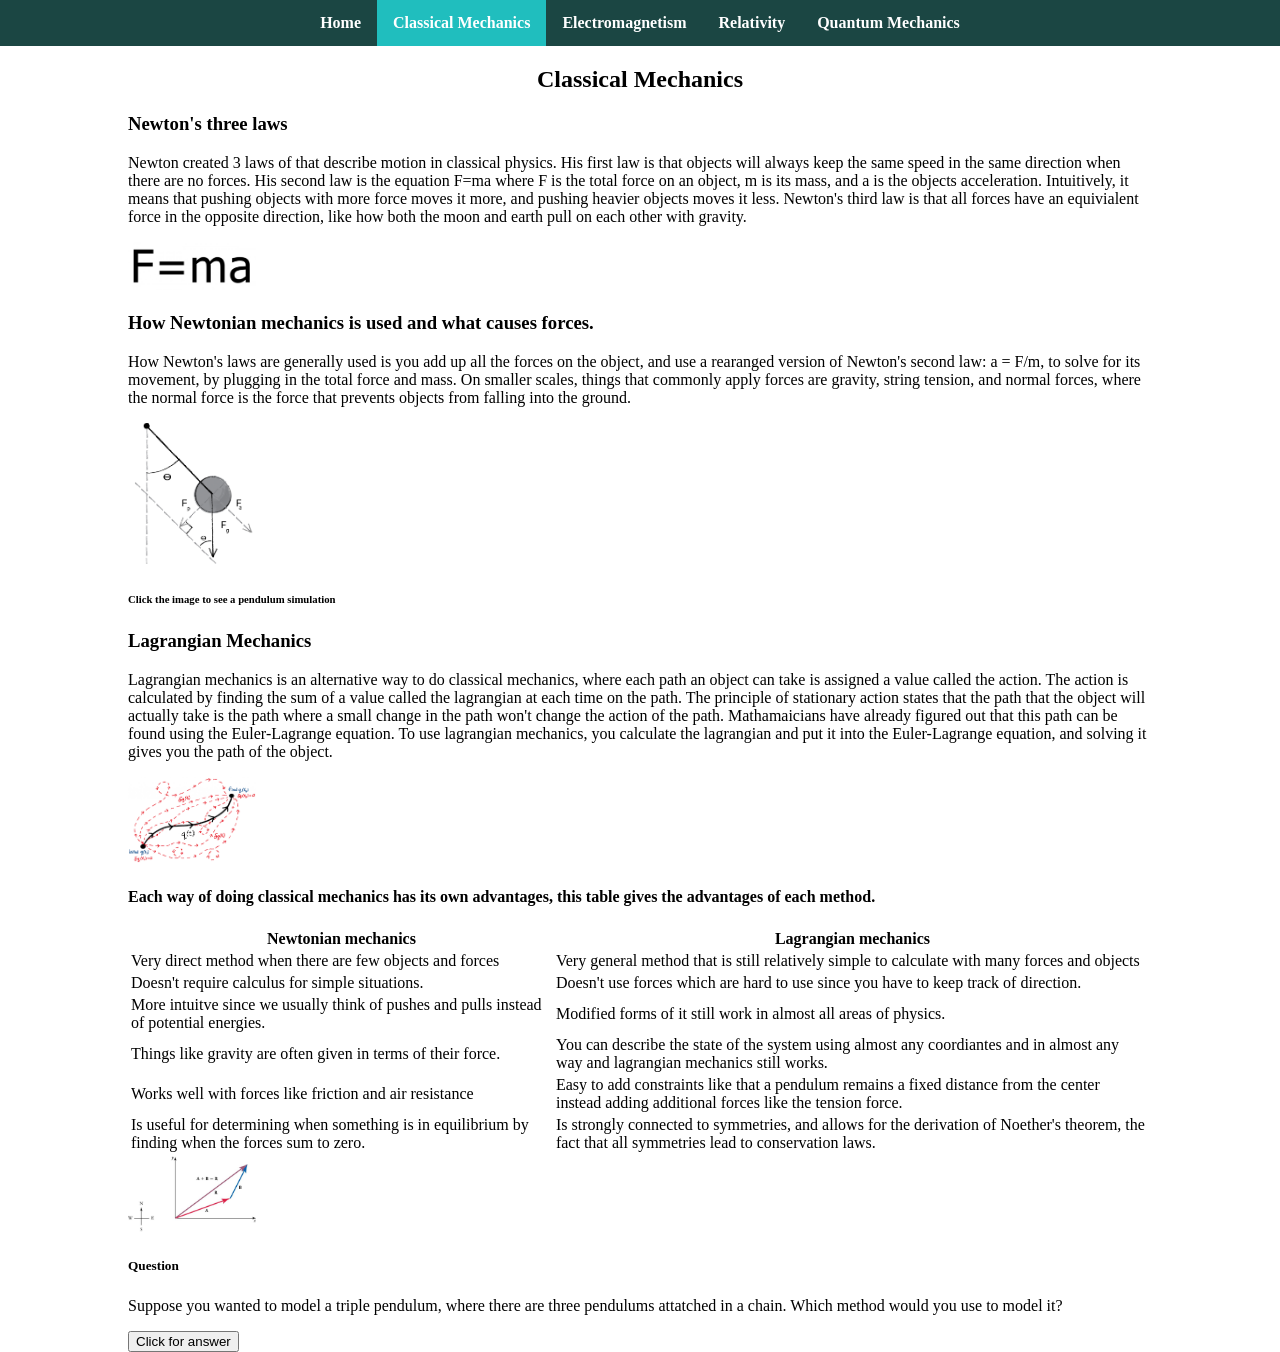
==== classical.html @ 0247c86f "Added navbar" ====
<!DOCTYPE html>
<html>
<head>
    <title>Classical Physics</title>
    <link rel="stylesheet" href="styles.css">
</head>
<body>
    <nav class="navbar">
      <ul>
        <li><a href="index.html">Home</a></li>
        <li><a class="active" href="classical.html">Classical Mechanics</a></li>
        <li><a href="electromagnetism.html">Electromagnetism</a></li>
        <li><a href="relativity.html">Relativity</a></li>
        <li><a href="quantum.html">Quantum Mechanics</a></li>
      </ul>
    </nav>
    <main>
        <h2 class="pagetitle"">Classical Mechanics</h2>
        <h3>Newton's three laws</h3>
        <p>Newton created 3 laws of that describe motion in classical physics. His first law is that objects will always keep the same speed in the same direction when there are no forces. His second law is the equation F=ma where F is the total force on an object, m is its mass, and a is the objects acceleration. Intuitively, it means that pushing objects with more force moves it more, and pushing heavier objects moves it less. Newton's third law is that all forces have an equivialent force in the opposite direction, like how both the moon and earth pull on each other with gravity.</p> 
        <img src="/image/fma.png" alt="F=MA equation" style="width: 128px;">
        <h3>How Newtonian mechanics is used and what causes forces.</h3>
        <p>How Newton's laws are generally used is you add up all the forces on the object, and use a rearanged version of Newton's second law: a = F/m, to solve for its movement, by plugging in the total force and mass. On smaller scales, things that commonly apply forces are gravity, string tension, and normal forces, where the normal force is the force that prevents objects from falling into the ground.</p>
        <a href="https://phet.colorado.edu/sims/html/pendulum-lab/latest/pendulum-lab_all.html"><img src="/image/forcespendulum.png" alt="A pendulum with forces on it" style="width: 128px;"></a>
        <h6>Click the image to see a pendulum simulation</h6>
        <h3>Lagrangian Mechanics</h3>
        <p>Lagrangian mechanics is an alternative way to do classical mechanics, where each path an object can take is assigned a value called the action. The action is calculated by finding the sum of a value called the lagrangian at each time on the path. The principle of stationary action states that the path that the object will actually take is the path where a small change in the path won't change the action of the path. Mathamaicians have already figured out that this path can be found using the Euler-Lagrange equation. To use lagrangian mechanics, you calculate the lagrangian and put it into the Euler-Lagrange equation, and solving it gives you the path of the object.</p>
        <img src="/image/stationary.png" alt="A picture showing many different paths between two points" style="width: 128px;">
        <h4>Each way of doing classical mechanics has its own advantages, this table gives the advantages of each method.</h4>
        <table>
            <tr>
                <th>Newtonian mechanics</th>
                <th>Lagrangian mechanics</th>
            </tr>
            <tr>
                <td>Very direct method when there are few objects and forces</td>
                <td>Very general method that is still relatively simple to calculate with many forces and objects</td>
            </tr>
            <tr>
                <td>Doesn't require calculus for simple situations.</td>
                <td>Doesn't use forces which are hard to use since you have to keep track of direction.</td>
            </tr>
            <tr>
                <td>More intuitve since we usually think of pushes and pulls instead of potential energies.</td>
                <td>Modified forms of it still work in almost all areas of physics.</td>
            </tr>
            <tr>
                <td>Things like gravity are often given in terms of their force. </td>
                <td>You can describe the state of the system using almost any coordiantes and in almost any way and lagrangian mechanics still works.</td>
            </tr>
            <tr>
                <td>Works well with forces like friction and air resistance</td>
                <td>Easy to add constraints like that a pendulum remains a fixed distance from the center instead adding additional forces like the tension force.</td>
            </tr>
            <tr>
                <td>Is useful for determining when something is in equilibrium by finding when the forces sum to zero.</td>
                <td>Is strongly connected to symmetries, and allows for the derivation of Noether's theorem, the fact that all symmetries lead to conservation laws.</td>
            </tr>
        </table>
        <img src="/image/vectoraddition.jpg" alt="A picture showing the addition of two vectors" style="width: 128px;">
        <h5>Question</h5>
        <p>Suppose you wanted to model a triple pendulum, where there are three pendulums attatched in a chain. Which method would you use to model it?</p>
        <input type="button" onclick="alert('Lagrangian mechanics')" value="Click for answer">
    </main>
</body>
</html>
---- styles.css ----
body {
    padding: 0;
    margin: 0;
}

.pagetitle {
    text-align: center;
}

a {
    text-decoration-line: none;
    font-weight: bold;
}

.navbar {
  position: sticky;
  top: 0;
}

.navbar ul{
  list-style-type: none;
  margin: 0;
  padding: 0;
  background-color: #1b4643;
  overflow: hidden;
  display: flex;
  justify-content: center;
}

.navbar li {
    float: left;
}

.navbar a{
    display: block;
    color: white;
    text-align: center;
    padding: 14px 16px;
    text-decoration: none;
}

.navbar a:hover {
  background-color: #111111;
}

.navbar a.active {
    background-color: rgb(32, 190, 190);
}

img {
    width: 100px;
<<<<<<< HEAD
=======
}

.p-with-img{
    float: left; 
    margin-top: 0px;
    width: 500px;
}

main {
    margin-left: 10%;
    margin-right: 10%;
>>>>>>> b48a3d8 (Added navbar)
}
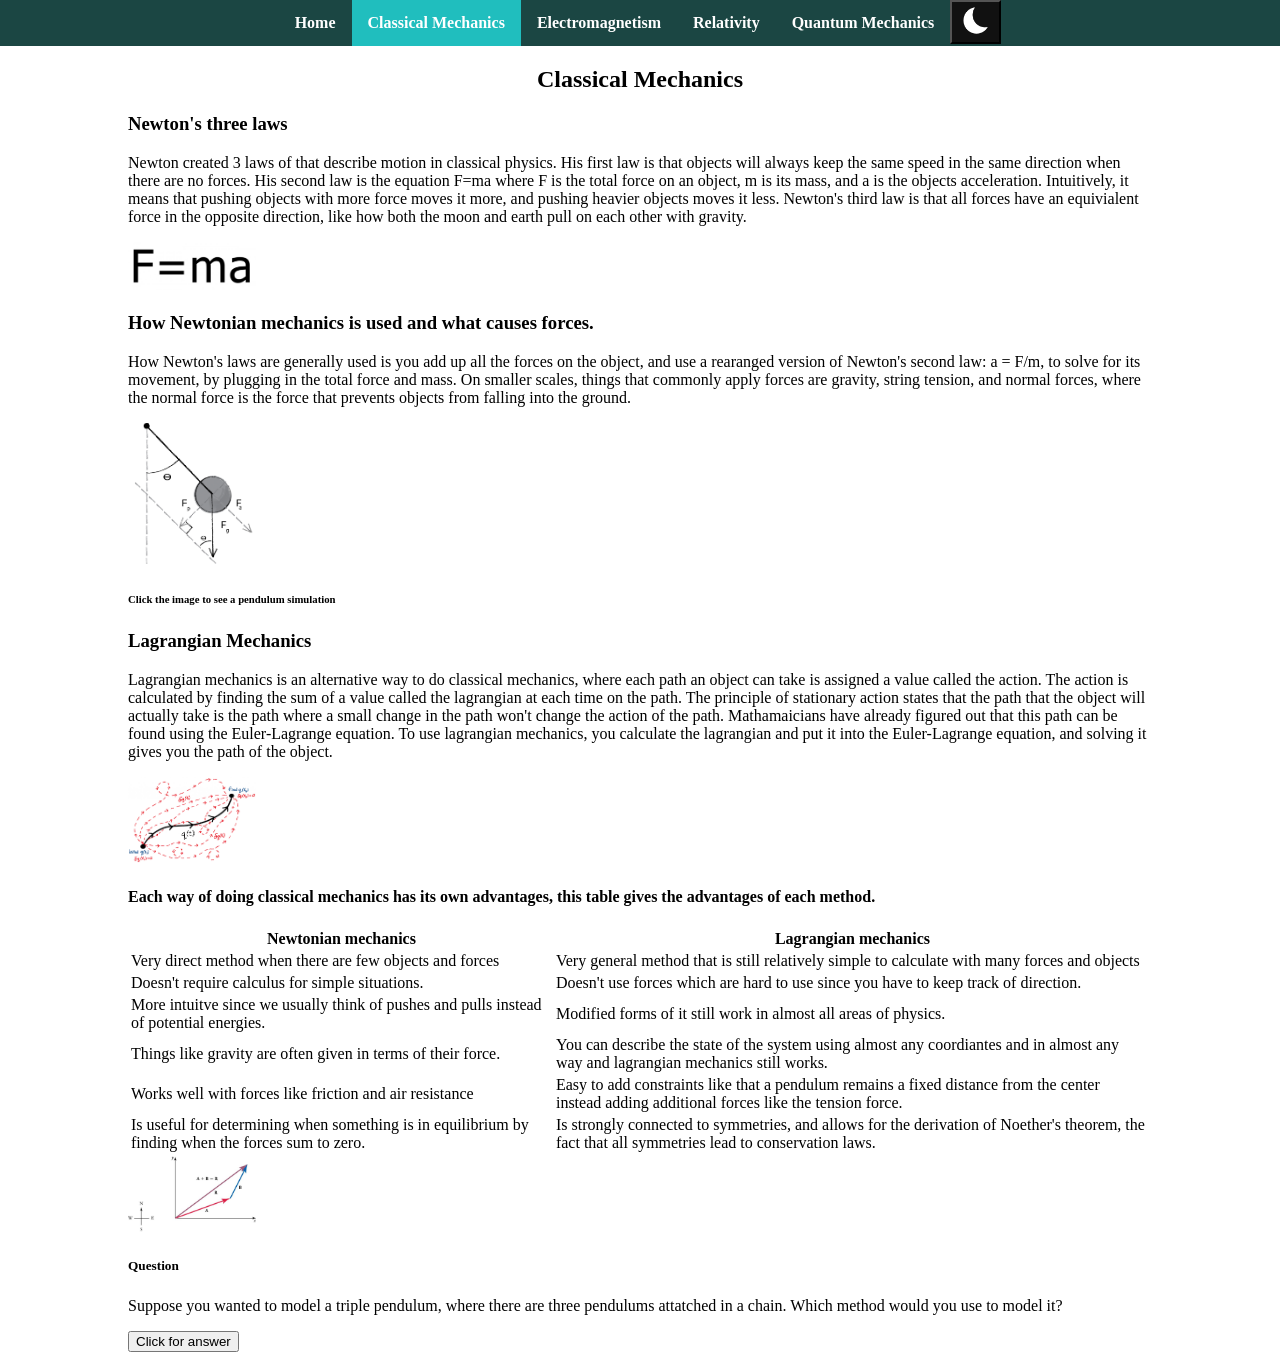
==== commit e8c0f5d1: "Added remaining javascript features" ====
--- a/classical.html
+++ b/classical.html
@@ -3,15 +3,17 @@
 <head>
     <title>Classical Physics</title>
     <link rel="stylesheet" href="styles.css">
+    <script src="script.js"></script>
 </head>
 <body>
-    <nav class="navbar">
+    <nav class="navbar" id="navbar">
       <ul>
         <li><a href="index.html">Home</a></li>
         <li><a class="active" href="classical.html">Classical Mechanics</a></li>
         <li><a href="electromagnetism.html">Electromagnetism</a></li>
         <li><a href="relativity.html">Relativity</a></li>
         <li><a href="quantum.html">Quantum Mechanics</a></li>
+        <li><button type="button" onclick="darkMode()"><img id="darkicon" src="image/moonicon.png" alt="a moon"></button></li>
       </ul>
     </nav>
     <main>
@@ -60,7 +62,8 @@
         <img src="/image/vectoraddition.jpg" alt="A picture showing the addition of two vectors" style="width: 128px;">
         <h5>Question</h5>
         <p>Suppose you wanted to model a triple pendulum, where there are three pendulums attatched in a chain. Which method would you use to model it?</p>
-        <input type="button" onclick="alert('Lagrangian mechanics')" value="Click for answer">
+        <button id="answerButton" type="button" onclick="toggleAnswer()">Click for answer</button>
+        <p style="display: none;" id="answer">Lagrangian mechanics</p>
     </main>
 </body>
 </html>
--- a/styles.css
+++ b/styles.css
@@ -1,6 +1,13 @@
 body {
     padding: 0;
-    margin: 0;
+    margin: 0 0 10px 0;
+    background-color: white;
+    color: black;
+}
+
+.dark-mode {
+    background-color: black;
+    color: white;
 }
 
 .pagetitle {
@@ -10,6 +17,10 @@
 a {
     text-decoration-line: none;
     font-weight: bold;
+}
+
+.dark-mode a{
+    color: #3a8dd6;
 }
 
 .navbar {
@@ -37,6 +48,18 @@
     text-align: center;
     padding: 14px 16px;
     text-decoration: none;
+    transition: 0.4s;
+}
+
+.navbar button {
+    display: block;
+    background-color: #111111;
+}
+
+.navbar img {
+    width: 35px;
+    height: 35px;
+    transition: 0.4s;
 }
 
 .navbar a:hover {
@@ -49,18 +72,53 @@
 
 img {
     width: 100px;
-<<<<<<< HEAD
-=======
 }
 
 .p-with-img{
     float: left; 
     margin-top: 0px;
-    width: 500px;
+    /*width: 500px;*/
 }
 
 main {
     margin-left: 10%;
     margin-right: 10%;
->>>>>>> b48a3d8 (Added navbar)
-}+}
+
+.side-div-left {
+    float: left;
+    margin-right: 20px;
+}
+
+.side-div-right {
+    float: left;
+}
+
+.match-height {
+    height: 320px;
+}
+
+.bordered {
+    border-style: solid;
+    border-color: rgb(0, 54, 105);
+    border-radius: 10px;
+    border-width: 3px;
+}
+
+.container {
+    display: flex;
+    flex-direction: row;
+    flex-wrap: nowrap;
+    justify-content: flex-start;
+}
+
+.container div {
+    max-width: 800px;
+    width: 100%;
+    padding: 10px;
+}
+
+#answerButton {
+    display: inline;
+}
+
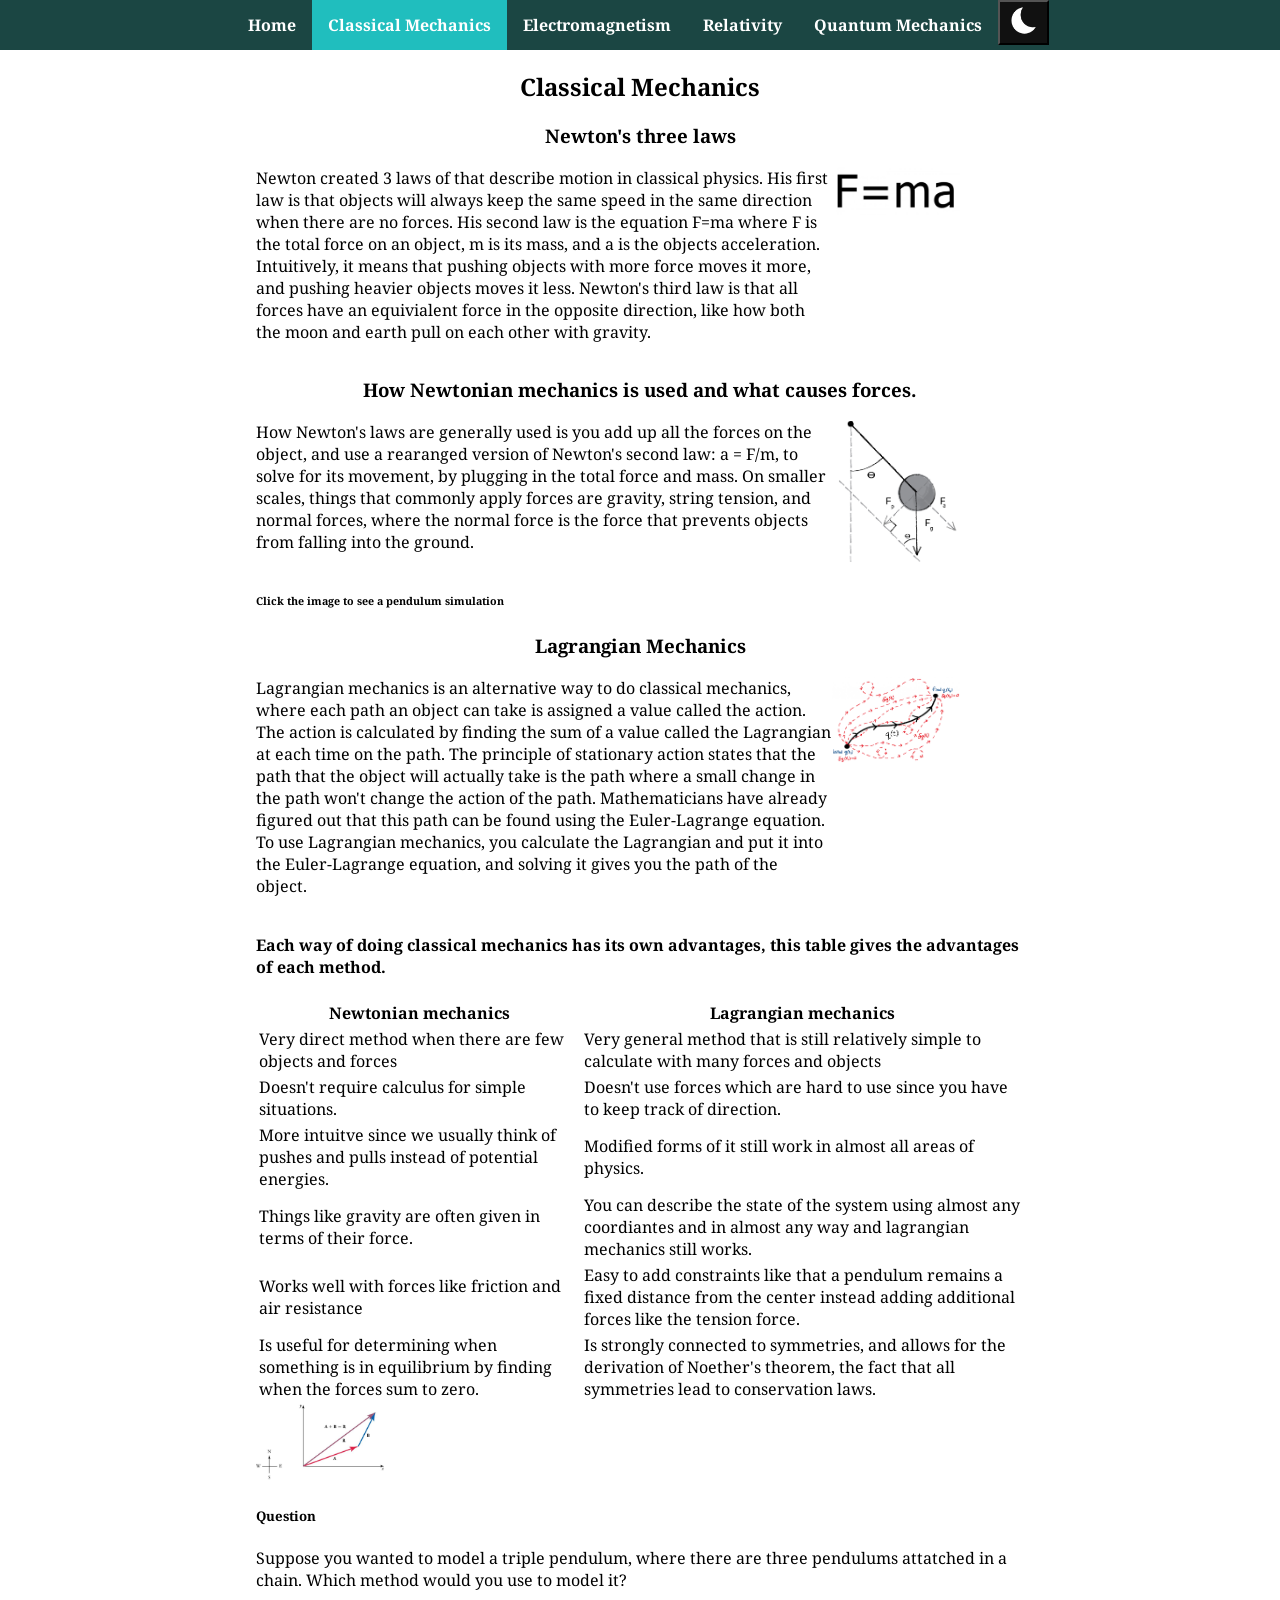
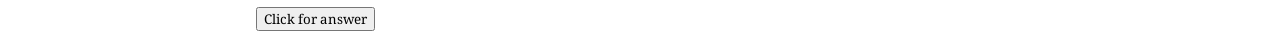
==== commit 50b24c2a: "changed fonts and formatted the classical mechanics page" ====
--- a/classical.html
+++ b/classical.html
@@ -19,15 +19,21 @@
     <main>
         <h2 class="pagetitle"">Classical Mechanics</h2>
         <h3>Newton's three laws</h3>
-        <p>Newton created 3 laws of that describe motion in classical physics. His first law is that objects will always keep the same speed in the same direction when there are no forces. His second law is the equation F=ma where F is the total force on an object, m is its mass, and a is the objects acceleration. Intuitively, it means that pushing objects with more force moves it more, and pushing heavier objects moves it less. Newton's third law is that all forces have an equivialent force in the opposite direction, like how both the moon and earth pull on each other with gravity.</p> 
-        <img src="/image/fma.png" alt="F=MA equation" style="width: 128px;">
+        <div class="p-with-img-container">
+            <p>Newton created 3 laws of that describe motion in classical physics. His first law is that objects will always keep the same speed in the same direction when there are no forces. His second law is the equation F=ma where F is the total force on an object, m is its mass, and a is the objects acceleration. Intuitively, it means that pushing objects with more force moves it more, and pushing heavier objects moves it less. Newton's third law is that all forces have an equivialent force in the opposite direction, like how both the moon and earth pull on each other with gravity.</p> 
+            <img src="/image/fma.png" alt="F=MA equation" style="width: 128px;">
+        </div>
         <h3>How Newtonian mechanics is used and what causes forces.</h3>
-        <p>How Newton's laws are generally used is you add up all the forces on the object, and use a rearanged version of Newton's second law: a = F/m, to solve for its movement, by plugging in the total force and mass. On smaller scales, things that commonly apply forces are gravity, string tension, and normal forces, where the normal force is the force that prevents objects from falling into the ground.</p>
-        <a href="https://phet.colorado.edu/sims/html/pendulum-lab/latest/pendulum-lab_all.html"><img src="/image/forcespendulum.png" alt="A pendulum with forces on it" style="width: 128px;"></a>
+        <div class="p-with-img-container">
+            <p>How Newton's laws are generally used is you add up all the forces on the object, and use a rearanged version of Newton's second law: a = F/m, to solve for its movement, by plugging in the total force and mass. On smaller scales, things that commonly apply forces are gravity, string tension, and normal forces, where the normal force is the force that prevents objects from falling into the ground.</p>
+            <a href="https://phet.colorado.edu/sims/html/pendulum-lab/latest/pendulum-lab_all.html"><img src="/image/forcespendulum.png" alt="A pendulum with forces on it" style="width: 128px;"></a>
+        </div>
         <h6>Click the image to see a pendulum simulation</h6>
         <h3>Lagrangian Mechanics</h3>
-        <p>Lagrangian mechanics is an alternative way to do classical mechanics, where each path an object can take is assigned a value called the action. The action is calculated by finding the sum of a value called the lagrangian at each time on the path. The principle of stationary action states that the path that the object will actually take is the path where a small change in the path won't change the action of the path. Mathamaicians have already figured out that this path can be found using the Euler-Lagrange equation. To use lagrangian mechanics, you calculate the lagrangian and put it into the Euler-Lagrange equation, and solving it gives you the path of the object.</p>
-        <img src="/image/stationary.png" alt="A picture showing many different paths between two points" style="width: 128px;">
+        <div class="p-with-img-container">
+            <p>Lagrangian mechanics is an alternative way to do classical mechanics, where each path an object can take is assigned a value called the action. The action is calculated by finding the sum of a value called the Lagrangian at each time on the path. The principle of stationary action states that the path that the object will actually take is the path where a small change in the path won't change the action of the path. Mathematicians have already figured out that this path can be found using the Euler-Lagrange equation. To use Lagrangian mechanics, you calculate the Lagrangian and put it into the Euler-Lagrange equation, and solving it gives you the path of the object.</p>
+            <img src="/image/stationary.png" alt="A picture showing many different paths between two points" style="width: 128px;">
+        </div>
         <h4>Each way of doing classical mechanics has its own advantages, this table gives the advantages of each method.</h4>
         <table>
             <tr>
--- a/styles.css
+++ b/styles.css
@@ -1,9 +1,17 @@
+@import url('https://fonts.googleapis.com/css2?family=Noto+Serif:ital,wght@0,100..900;1,100..900&display=swap');
+
+
 body {
     padding: 0;
     margin: 0 0 10px 0;
     background-color: white;
     color: black;
 }
+
+* {
+  font-family: "Noto Serif", sans-serif;
+}
+
 
 .dark-mode {
     background-color: black;
@@ -74,15 +82,22 @@
     width: 100px;
 }
 
-.p-with-img{
-    float: left; 
-    margin-top: 0px;
-    /*width: 500px;*/
+.p-with-img-container {
+    display: flex;
+    flex-wrap: nowrap;
+    flex-direction: row;
+    justify-content: flex-start;
+    align-items: flex-start;
+}
+
+.p-with-img-container p {
+    margin-top: 0;
+    width: 75%;
 }
 
 main {
-    margin-left: 10%;
-    margin-right: 10%;
+    margin-left: 20%;
+    margin-right: 20%;
 }
 
 .side-div-left {
@@ -122,3 +137,6 @@
     display: inline;
 }
 
+h3 {
+    text-align: center;
+}
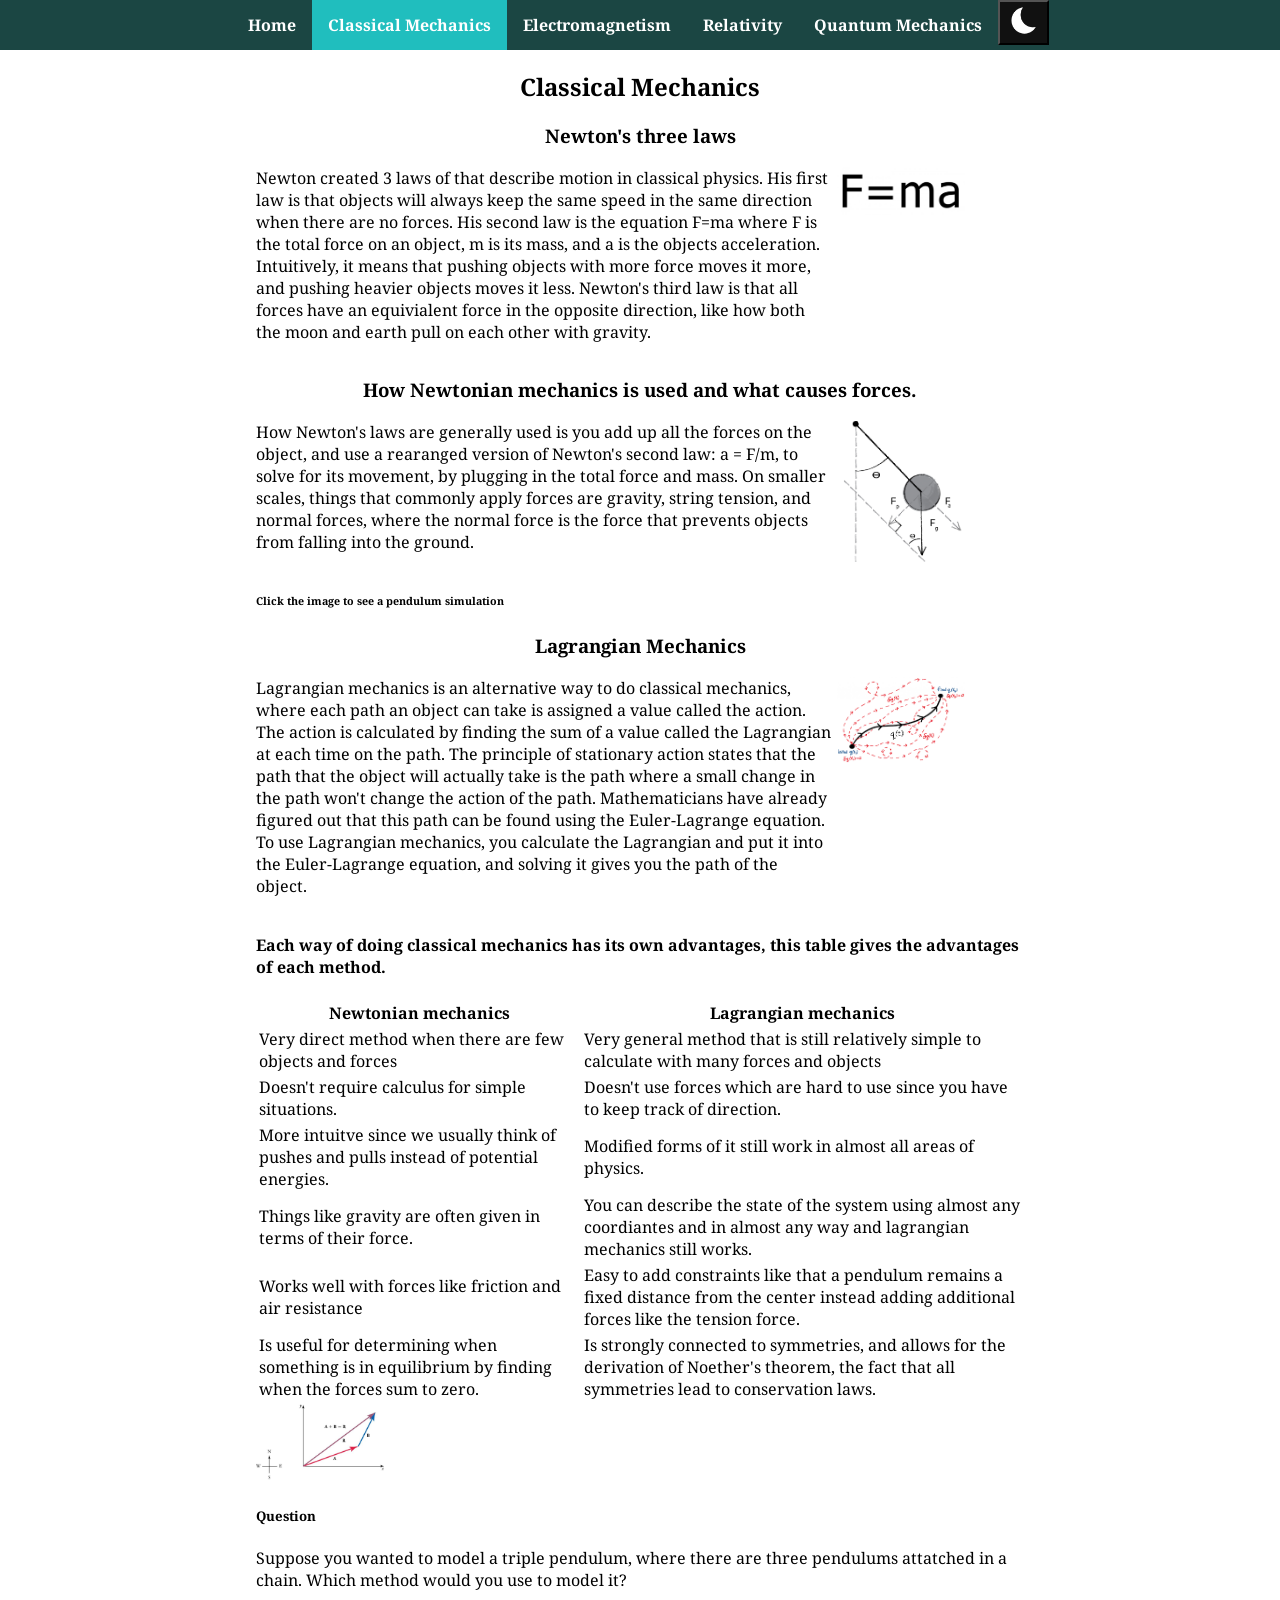
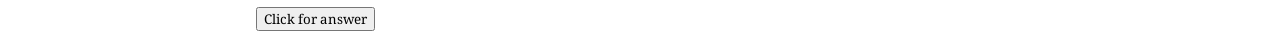
==== commit 4e49ec97: "added more images to my pages" ====
--- a/classical.html
+++ b/classical.html
@@ -21,18 +21,18 @@
         <h3>Newton's three laws</h3>
         <div class="p-with-img-container">
             <p>Newton created 3 laws of that describe motion in classical physics. His first law is that objects will always keep the same speed in the same direction when there are no forces. His second law is the equation F=ma where F is the total force on an object, m is its mass, and a is the objects acceleration. Intuitively, it means that pushing objects with more force moves it more, and pushing heavier objects moves it less. Newton's third law is that all forces have an equivialent force in the opposite direction, like how both the moon and earth pull on each other with gravity.</p> 
-            <img src="/image/fma.png" alt="F=MA equation" style="width: 128px;">
+            <img src="/image/classical/fma.png" alt="F=MA equation" style="width: 128px;">
         </div>
         <h3>How Newtonian mechanics is used and what causes forces.</h3>
         <div class="p-with-img-container">
             <p>How Newton's laws are generally used is you add up all the forces on the object, and use a rearanged version of Newton's second law: a = F/m, to solve for its movement, by plugging in the total force and mass. On smaller scales, things that commonly apply forces are gravity, string tension, and normal forces, where the normal force is the force that prevents objects from falling into the ground.</p>
-            <a href="https://phet.colorado.edu/sims/html/pendulum-lab/latest/pendulum-lab_all.html"><img src="/image/forcespendulum.png" alt="A pendulum with forces on it" style="width: 128px;"></a>
+            <a href="https://phet.colorado.edu/sims/html/pendulum-lab/latest/pendulum-lab_all.html"><img src="/image/classical/forcespendulum.png" alt="A pendulum with forces on it" style="width: 128px;"></a>
         </div>
         <h6>Click the image to see a pendulum simulation</h6>
         <h3>Lagrangian Mechanics</h3>
         <div class="p-with-img-container">
             <p>Lagrangian mechanics is an alternative way to do classical mechanics, where each path an object can take is assigned a value called the action. The action is calculated by finding the sum of a value called the Lagrangian at each time on the path. The principle of stationary action states that the path that the object will actually take is the path where a small change in the path won't change the action of the path. Mathematicians have already figured out that this path can be found using the Euler-Lagrange equation. To use Lagrangian mechanics, you calculate the Lagrangian and put it into the Euler-Lagrange equation, and solving it gives you the path of the object.</p>
-            <img src="/image/stationary.png" alt="A picture showing many different paths between two points" style="width: 128px;">
+            <img src="/image/classical/stationary.png" alt="A picture showing many different paths between two points" style="width: 128px;">
         </div>
         <h4>Each way of doing classical mechanics has its own advantages, this table gives the advantages of each method.</h4>
         <table>
@@ -65,7 +65,7 @@
                 <td>Is strongly connected to symmetries, and allows for the derivation of Noether's theorem, the fact that all symmetries lead to conservation laws.</td>
             </tr>
         </table>
-        <img src="/image/vectoraddition.jpg" alt="A picture showing the addition of two vectors" style="width: 128px;">
+        <img src="/image/classical/vectoraddition.jpg" alt="A picture showing the addition of two vectors" style="width: 128px;">
         <h5>Question</h5>
         <p>Suppose you wanted to model a triple pendulum, where there are three pendulums attatched in a chain. Which method would you use to model it?</p>
         <button id="answerButton" type="button" onclick="toggleAnswer()">Click for answer</button>
--- a/styles.css
+++ b/styles.css
@@ -78,10 +78,6 @@
     background-color: rgb(32, 190, 190);
 }
 
-img {
-    width: 100px;
-}
-
 .p-with-img-container {
     display: flex;
     flex-wrap: nowrap;
@@ -92,7 +88,25 @@
 
 .p-with-img-container p {
     margin-top: 0;
-    width: 75%;
+    margin-right: 5px;
+    max-width: 75%;
+}
+
+.p-with-img-container ol {
+    margin-top: 0;
+    margin-right: 5px;
+    max-width: 75%;
+}
+
+.p-with-img-container ul {
+    margin-top: 0;
+    margin-right: 5px;
+    max-width: 75%;
+}
+
+.p-with-img-container img {
+    height: auto;
+    width: 25%;
 }
 
 main {
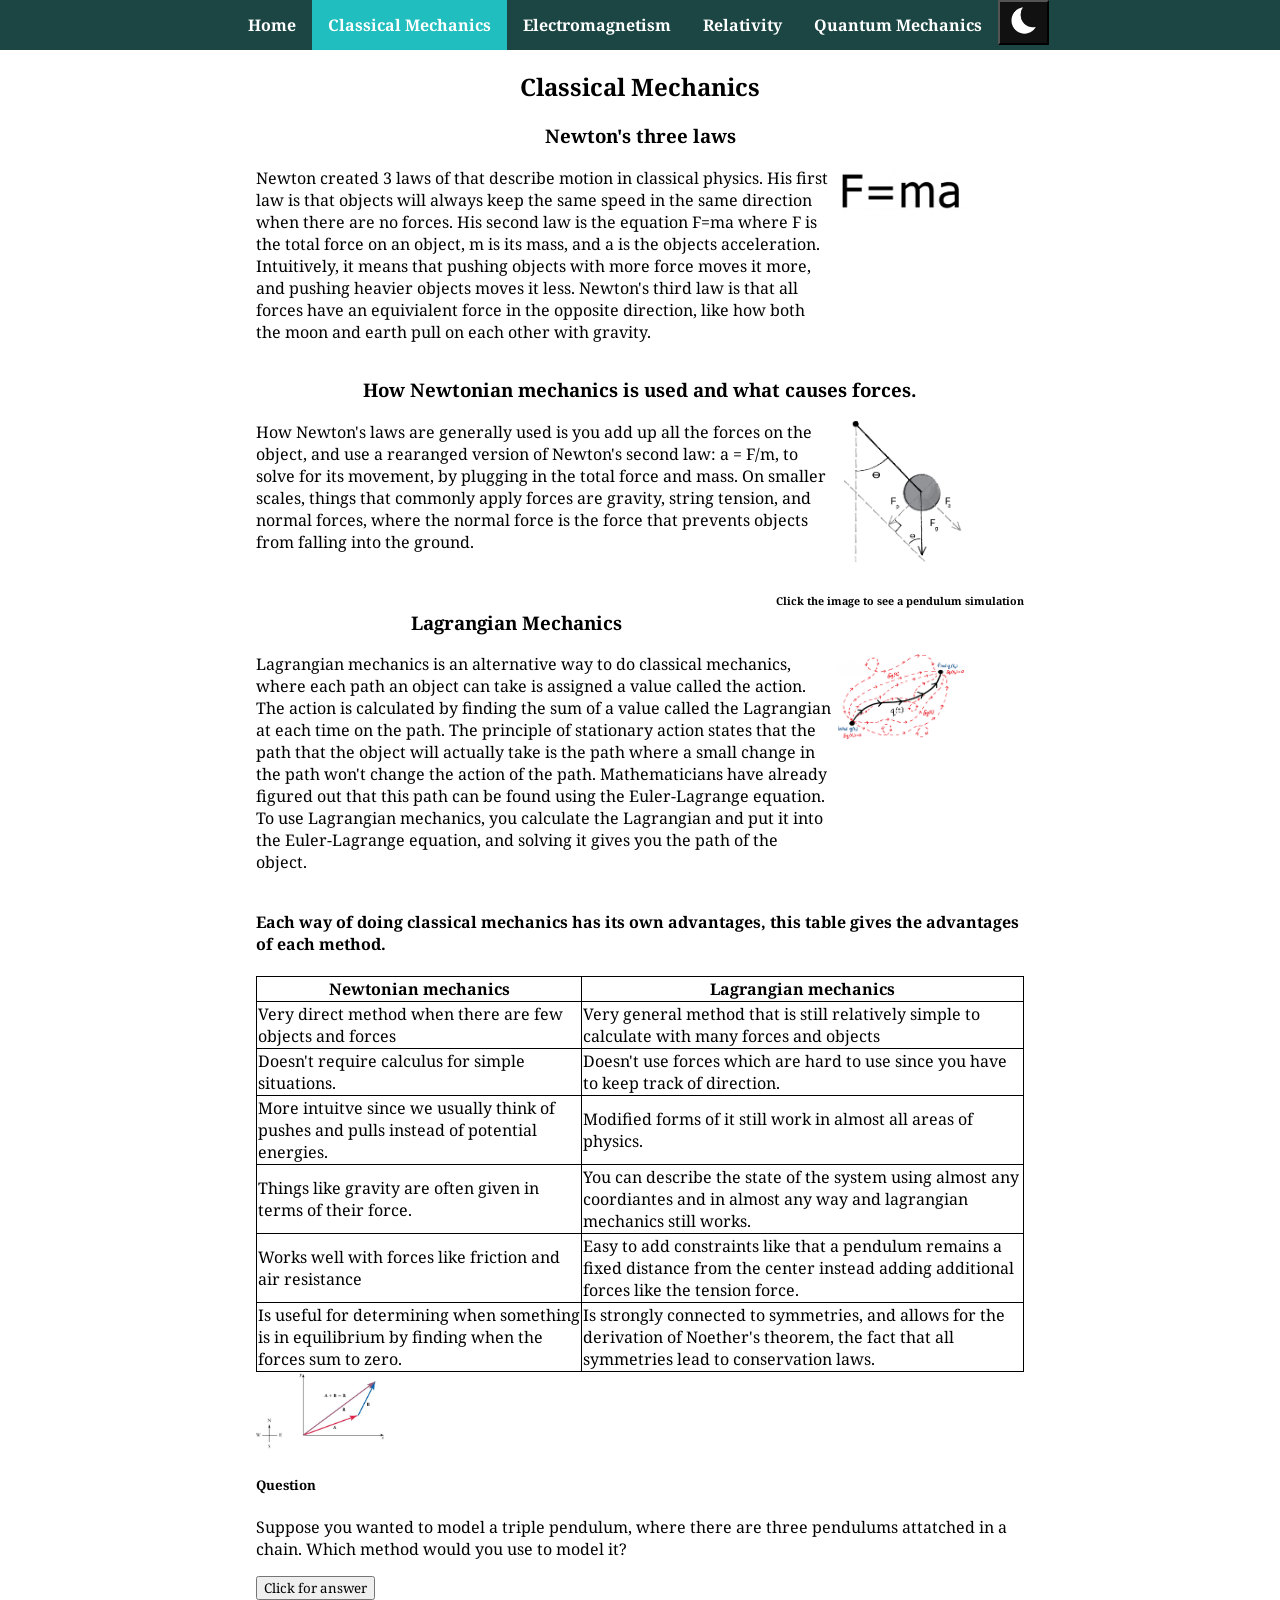
==== commit d07e8330: "Added some required features and cleaned up some styling" ====
--- a/classical.html
+++ b/classical.html
@@ -17,22 +17,25 @@
       </ul>
     </nav>
     <main>
+        <!--Here the website is a little simpler than the main page as it is just headings and then paragraphs with images-->
         <h2 class="pagetitle"">Classical Mechanics</h2>
         <h3>Newton's three laws</h3>
+        <!--Here is the recuring pattern of this container being used again-->
         <div class="p-with-img-container">
             <p>Newton created 3 laws of that describe motion in classical physics. His first law is that objects will always keep the same speed in the same direction when there are no forces. His second law is the equation F=ma where F is the total force on an object, m is its mass, and a is the objects acceleration. Intuitively, it means that pushing objects with more force moves it more, and pushing heavier objects moves it less. Newton's third law is that all forces have an equivialent force in the opposite direction, like how both the moon and earth pull on each other with gravity.</p> 
-            <img src="/image/classical/fma.png" alt="F=MA equation" style="width: 128px;">
+            <img src="image/classical/fma.png" alt="F=MA equation" style="width: 128px;">
         </div>
         <h3>How Newtonian mechanics is used and what causes forces.</h3>
         <div class="p-with-img-container">
             <p>How Newton's laws are generally used is you add up all the forces on the object, and use a rearanged version of Newton's second law: a = F/m, to solve for its movement, by plugging in the total force and mass. On smaller scales, things that commonly apply forces are gravity, string tension, and normal forces, where the normal force is the force that prevents objects from falling into the ground.</p>
-            <a href="https://phet.colorado.edu/sims/html/pendulum-lab/latest/pendulum-lab_all.html"><img src="/image/classical/forcespendulum.png" alt="A pendulum with forces on it" style="width: 128px;"></a>
+            <a href="https://phet.colorado.edu/sims/html/pendulum-lab/latest/pendulum-lab_all.html"><img src="image/classical/forcespendulum.png" alt="A pendulum with forces on it" style="width: 128px;"></a>
         </div>
         <h6>Click the image to see a pendulum simulation</h6>
+        <br>
         <h3>Lagrangian Mechanics</h3>
         <div class="p-with-img-container">
             <p>Lagrangian mechanics is an alternative way to do classical mechanics, where each path an object can take is assigned a value called the action. The action is calculated by finding the sum of a value called the Lagrangian at each time on the path. The principle of stationary action states that the path that the object will actually take is the path where a small change in the path won't change the action of the path. Mathematicians have already figured out that this path can be found using the Euler-Lagrange equation. To use Lagrangian mechanics, you calculate the Lagrangian and put it into the Euler-Lagrange equation, and solving it gives you the path of the object.</p>
-            <img src="/image/classical/stationary.png" alt="A picture showing many different paths between two points" style="width: 128px;">
+            <img src="image/classical/stationary.png" alt="A picture showing many different paths between two points" style="width: 128px;">
         </div>
         <h4>Each way of doing classical mechanics has its own advantages, this table gives the advantages of each method.</h4>
         <table>
@@ -65,10 +68,11 @@
                 <td>Is strongly connected to symmetries, and allows for the derivation of Noether's theorem, the fact that all symmetries lead to conservation laws.</td>
             </tr>
         </table>
-        <img src="/image/classical/vectoraddition.jpg" alt="A picture showing the addition of two vectors" style="width: 128px;">
+        <img src="image/classical/vectoraddition.jpg" alt="A picture showing the addition of two vectors" style="width: 128px;">
         <h5>Question</h5>
         <p>Suppose you wanted to model a triple pendulum, where there are three pendulums attatched in a chain. Which method would you use to model it?</p>
         <button id="answerButton" type="button" onclick="toggleAnswer()">Click for answer</button>
+        <!--The paragraph needs to be styled inline so that the javascript works correctly-->
         <p style="display: none;" id="answer">Lagrangian mechanics</p>
     </main>
 </body>
--- a/styles.css
+++ b/styles.css
@@ -1,6 +1,6 @@
 @import url('https://fonts.googleapis.com/css2?family=Noto+Serif:ital,wght@0,100..900;1,100..900&display=swap');
 
-
+/* These are the properties that apply to the webpage to set the base text color and get rid of the default padding and margin around the body*/
 body {
     padding: 0;
     margin: 0 0 10px 0;
@@ -12,25 +12,13 @@
   font-family: "Noto Serif", sans-serif;
 }
 
-
+/*This element is applied by javascript*/
 .dark-mode {
     background-color: black;
     color: white;
 }
 
-.pagetitle {
-    text-align: center;
-}
-
-a {
-    text-decoration-line: none;
-    font-weight: bold;
-}
-
-.dark-mode a{
-    color: #3a8dd6;
-}
-
+/* These rulesets are for the navbar to format it correctly using a flexbox*/
 .navbar {
   position: sticky;
   top: 0;
@@ -78,6 +66,7 @@
     background-color: rgb(32, 190, 190);
 }
 
+/* This is the important container class that is used througout the webiste to place images and paragraphs side by side*/
 .p-with-img-container {
     display: flex;
     flex-wrap: nowrap;
@@ -107,24 +96,14 @@
 .p-with-img-container img {
     height: auto;
     width: 25%;
+    max-width: 200px;
 }
 
-main {
-    margin-left: 20%;
-    margin-right: 20%;
-}
+/* These elements are used on the main page to create to two boxes with two descriptions each */
 
 .side-div-left {
     float: left;
     margin-right: 20px;
-}
-
-.side-div-right {
-    float: left;
-}
-
-.match-height {
-    height: 320px;
 }
 
 .bordered {
@@ -147,10 +126,64 @@
     padding: 10px;
 }
 
+/* This is for the answer button to display inline so that the answer apears next to it */
 #answerButton {
     display: inline;
 }
 
+/* This centers the paragraph headers */
 h3 {
     text-align: center;
+}
+
+/* This adds borders to the table */
+table, th, td {
+  border: 1px solid black;
+  border-collapse: collapse;
+}
+
+/* These are for the quantum physics page to set the layout using floats instead of flexboxes */
+.left-p{
+    float: left;
+    width: 75%;
+    clear: left;
+}
+
+.right-img{
+    float: left;
+    width: 25%;
+}
+
+.floating-heading{
+    float: left;
+    clear: left;
+    margin-left: 25%;
+    margin-right: 25%;
+}
+
+/* This centers the title of a page */
+.pagetitle {
+    text-align: center;
+}
+
+/* This replaces the underline on links with a bold font weight */
+a {
+    text-decoration-line: none;
+    font-weight: bold;
+}
+
+/* This changes the color of links during dark mode */
+.dark-mode a{
+    color: #3a8dd6;
+}
+
+/* h6 is used as an image caption, but the image is on the right, so the caption has to float right to be under the image */
+h6 {
+    float: right;
+}
+
+/* this sets margins around the main page */
+main {
+    margin-left: 20%;
+    margin-right: 20%;
 }
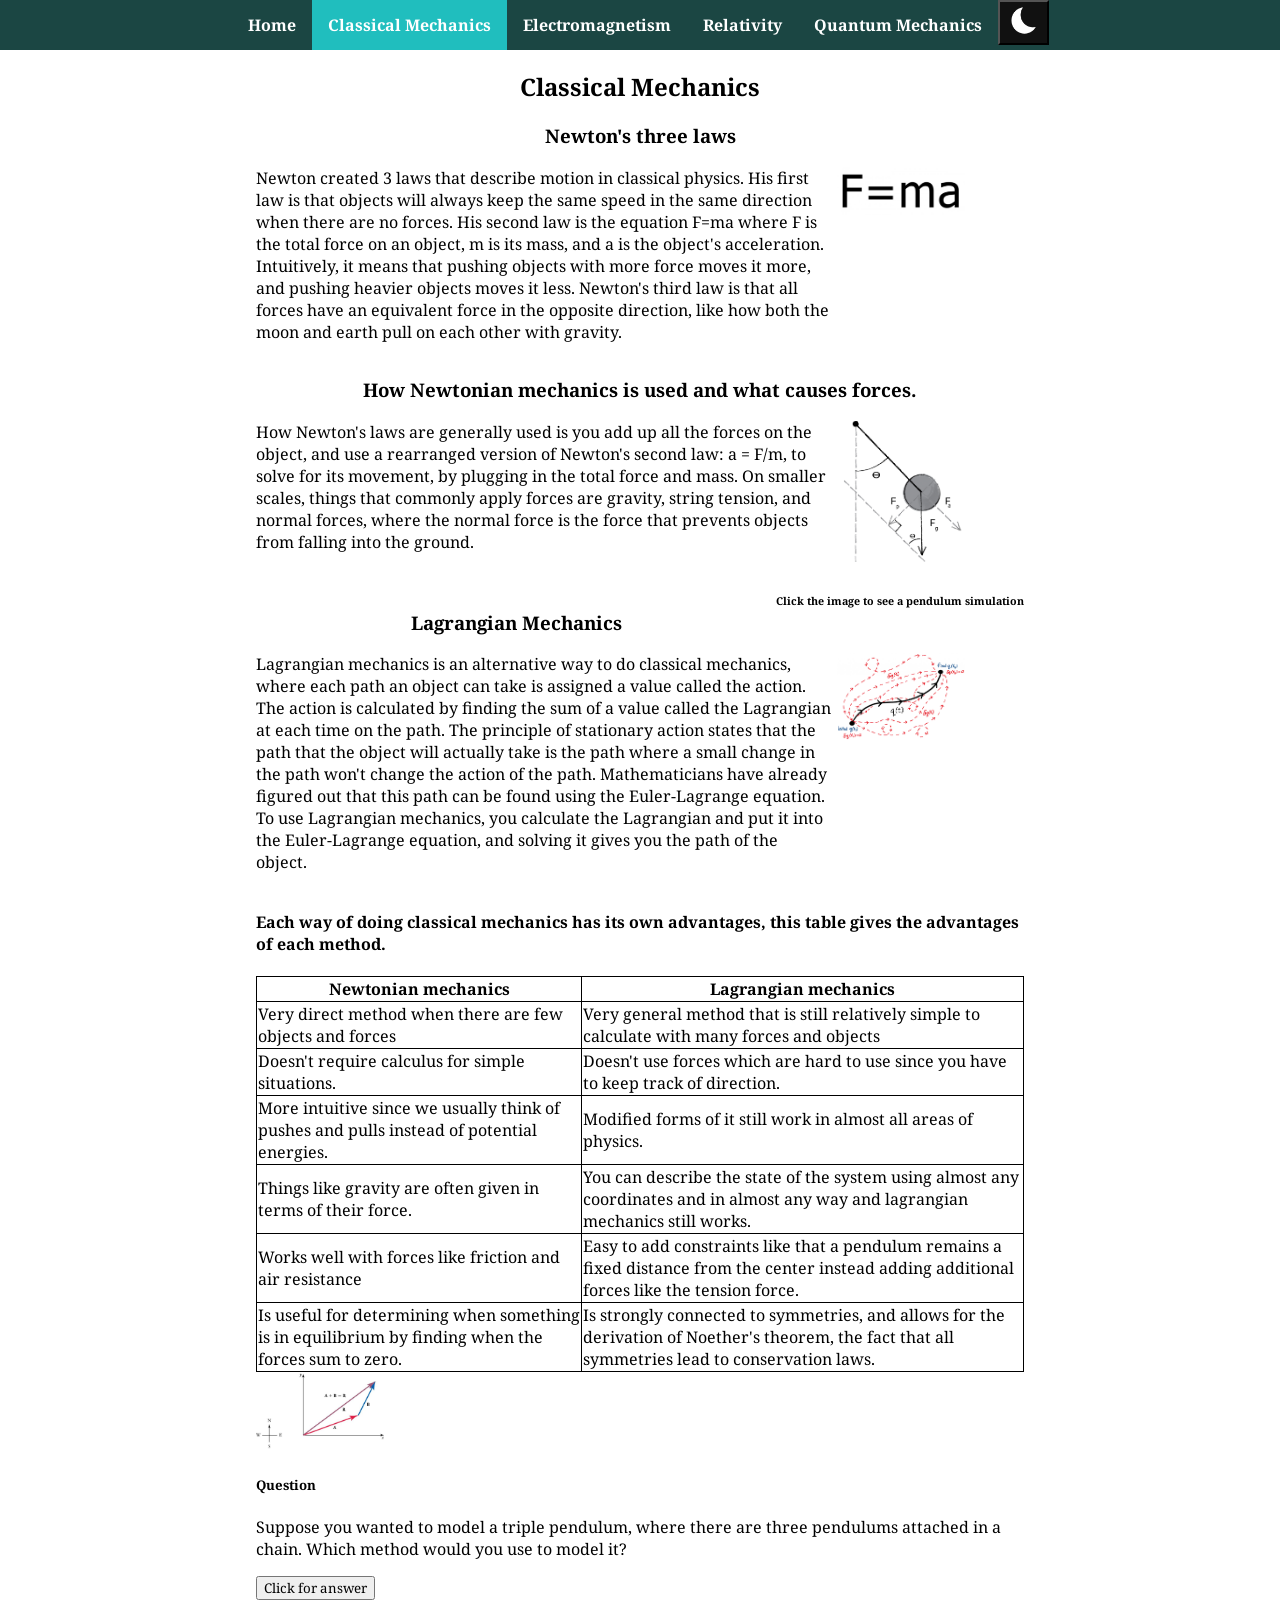
==== commit 44a5184b: "Fixed Spelling Mistakes" ====
--- a/classical.html
+++ b/classical.html
@@ -22,12 +22,12 @@
         <h3>Newton's three laws</h3>
         <!--Here is the recuring pattern of this container being used again-->
         <div class="p-with-img-container">
-            <p>Newton created 3 laws of that describe motion in classical physics. His first law is that objects will always keep the same speed in the same direction when there are no forces. His second law is the equation F=ma where F is the total force on an object, m is its mass, and a is the objects acceleration. Intuitively, it means that pushing objects with more force moves it more, and pushing heavier objects moves it less. Newton's third law is that all forces have an equivialent force in the opposite direction, like how both the moon and earth pull on each other with gravity.</p> 
+            <p>Newton created 3 laws that describe motion in classical physics. His first law is that objects will always keep the same speed in the same direction when there are no forces. His second law is the equation F=ma where F is the total force on an object, m is its mass, and a is the object's acceleration. Intuitively, it means that pushing objects with more force moves it more, and pushing heavier objects moves it less. Newton's third law is that all forces have an equivalent force in the opposite direction, like how both the moon and earth pull on each other with gravity.</p> 
             <img src="image/classical/fma.png" alt="F=MA equation" style="width: 128px;">
         </div>
         <h3>How Newtonian mechanics is used and what causes forces.</h3>
         <div class="p-with-img-container">
-            <p>How Newton's laws are generally used is you add up all the forces on the object, and use a rearanged version of Newton's second law: a = F/m, to solve for its movement, by plugging in the total force and mass. On smaller scales, things that commonly apply forces are gravity, string tension, and normal forces, where the normal force is the force that prevents objects from falling into the ground.</p>
+            <p>How Newton's laws are generally used is you add up all the forces on the object, and use a rearranged  version of Newton's second law: a = F/m, to solve for its movement, by plugging in the total force and mass. On smaller scales, things that commonly apply forces are gravity, string tension, and normal forces, where the normal force is the force that prevents objects from falling into the ground.</p>
             <a href="https://phet.colorado.edu/sims/html/pendulum-lab/latest/pendulum-lab_all.html"><img src="image/classical/forcespendulum.png" alt="A pendulum with forces on it" style="width: 128px;"></a>
         </div>
         <h6>Click the image to see a pendulum simulation</h6>
@@ -52,12 +52,12 @@
                 <td>Doesn't use forces which are hard to use since you have to keep track of direction.</td>
             </tr>
             <tr>
-                <td>More intuitve since we usually think of pushes and pulls instead of potential energies.</td>
+                <td>More intuitive since we usually think of pushes and pulls instead of potential energies.</td>
                 <td>Modified forms of it still work in almost all areas of physics.</td>
             </tr>
             <tr>
                 <td>Things like gravity are often given in terms of their force. </td>
-                <td>You can describe the state of the system using almost any coordiantes and in almost any way and lagrangian mechanics still works.</td>
+                <td>You can describe the state of the system using almost any coordinates and in almost any way and lagrangian mechanics still works.</td>
             </tr>
             <tr>
                 <td>Works well with forces like friction and air resistance</td>
@@ -70,7 +70,7 @@
         </table>
         <img src="image/classical/vectoraddition.jpg" alt="A picture showing the addition of two vectors" style="width: 128px;">
         <h5>Question</h5>
-        <p>Suppose you wanted to model a triple pendulum, where there are three pendulums attatched in a chain. Which method would you use to model it?</p>
+        <p>Suppose you wanted to model a triple pendulum, where there are three pendulums attached in a chain. Which method would you use to model it?</p>
         <button id="answerButton" type="button" onclick="toggleAnswer()">Click for answer</button>
         <!--The paragraph needs to be styled inline so that the javascript works correctly-->
         <p style="display: none;" id="answer">Lagrangian mechanics</p>
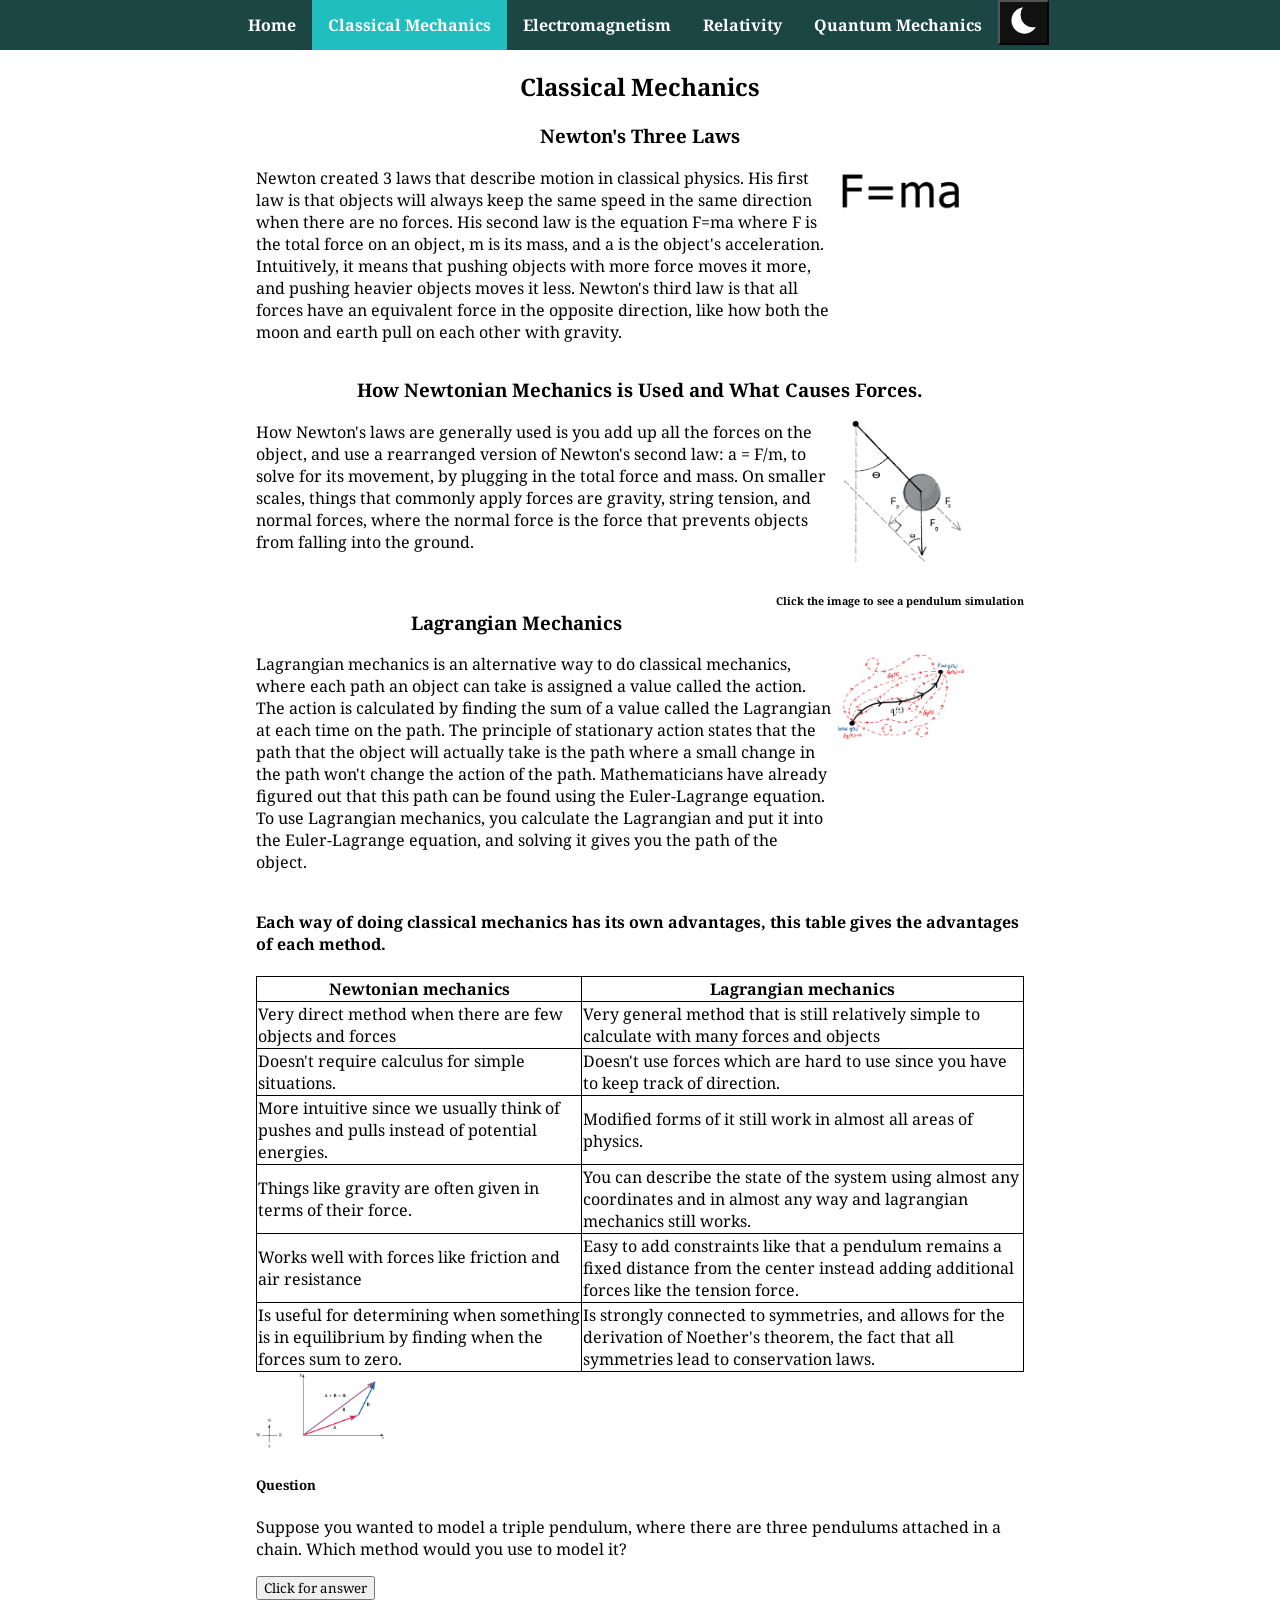
==== commit 2e97079e: "Made some finishing touches" ====
--- a/classical.html
+++ b/classical.html
@@ -19,13 +19,13 @@
     <main>
         <!--Here the website is a little simpler than the main page as it is just headings and then paragraphs with images-->
         <h2 class="pagetitle"">Classical Mechanics</h2>
-        <h3>Newton's three laws</h3>
+        <h3>Newton's Three Laws</h3>
         <!--Here is the recuring pattern of this container being used again-->
         <div class="p-with-img-container">
             <p>Newton created 3 laws that describe motion in classical physics. His first law is that objects will always keep the same speed in the same direction when there are no forces. His second law is the equation F=ma where F is the total force on an object, m is its mass, and a is the object's acceleration. Intuitively, it means that pushing objects with more force moves it more, and pushing heavier objects moves it less. Newton's third law is that all forces have an equivalent force in the opposite direction, like how both the moon and earth pull on each other with gravity.</p> 
             <img src="image/classical/fma.png" alt="F=MA equation" style="width: 128px;">
         </div>
-        <h3>How Newtonian mechanics is used and what causes forces.</h3>
+        <h3>How Newtonian Mechanics is Used and What Causes Forces.</h3>
         <div class="p-with-img-container">
             <p>How Newton's laws are generally used is you add up all the forces on the object, and use a rearranged  version of Newton's second law: a = F/m, to solve for its movement, by plugging in the total force and mass. On smaller scales, things that commonly apply forces are gravity, string tension, and normal forces, where the normal force is the force that prevents objects from falling into the ground.</p>
             <a href="https://phet.colorado.edu/sims/html/pendulum-lab/latest/pendulum-lab_all.html"><img src="image/classical/forcespendulum.png" alt="A pendulum with forces on it" style="width: 128px;"></a>
